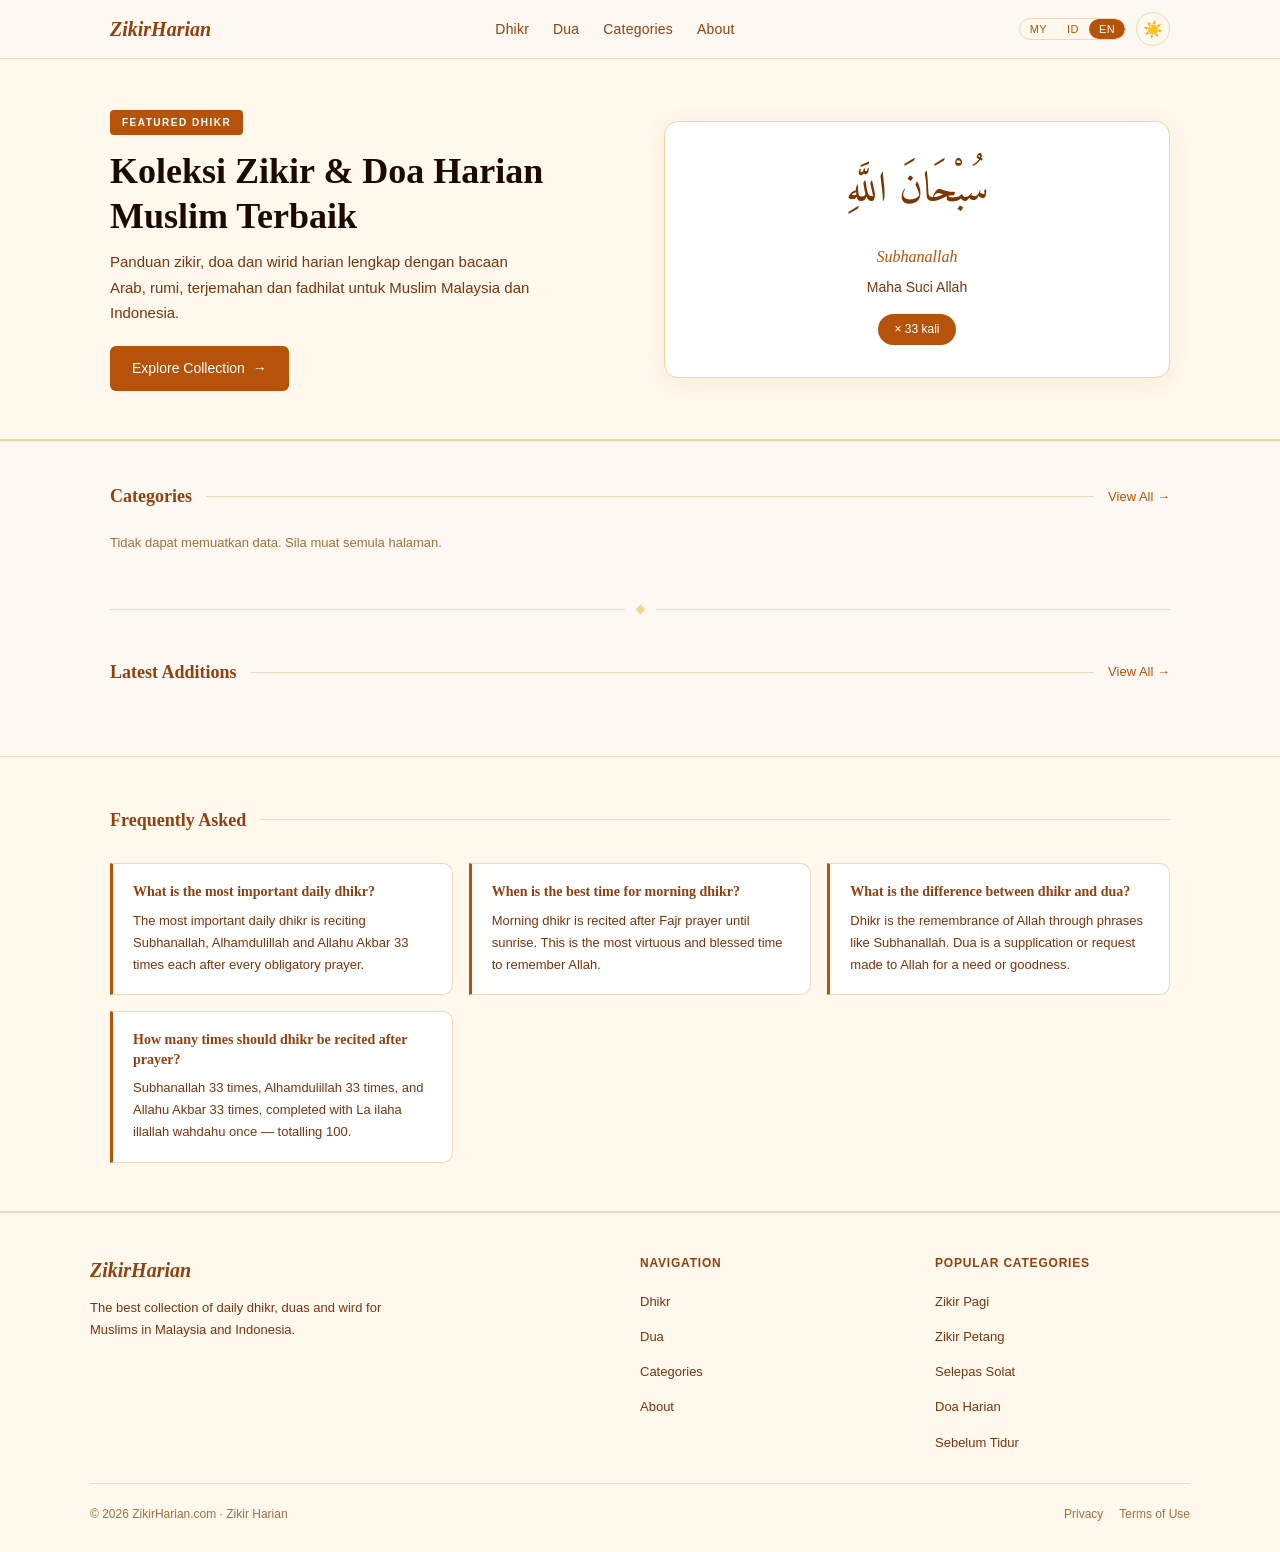
==== index.html @ 6553f917 "Add files via upload" ====
<!DOCTYPE html>
<html lang="ms" dir="ltr">
<head>
  <meta charset="UTF-8" />
  <meta name="viewport" content="width=device-width, initial-scale=1.0" />
  <meta http-equiv="X-UA-Compatible" content="IE=edge" />

  <!-- ═══ PRIMARY SEO ═══ -->
  <title>ZikirHarian.com — Koleksi Zikir &amp; Doa Harian Muslim Terbaik</title>
  <meta name="description" content="ZikirHarian menyediakan koleksi zikir, doa dan wirid harian lengkap dengan rumi, terjemahan dan fadhilat. Panduan amalan harian terbaik untuk Muslim Malaysia dan Indonesia." />
  <meta name="keywords" content="zikir harian, doa harian, zikir selepas solat, zikir pagi, zikir petang, doa islam, wirid harian, zikir malaysia" />
  <meta name="author" content="Zikir Harian" />
  <meta name="robots" content="index, follow, max-snippet:-1, max-image-preview:large, max-video-preview:-1" />
  <link rel="canonical" href="https://zikirharian.com/" />

  <!-- ═══ HREFLANG ═══ -->
  <link rel="alternate" hreflang="ms" href="https://zikirharian.com/" />
  <link rel="alternate" hreflang="id" href="https://zikirharian.com/?lang=id" />
  <link rel="alternate" hreflang="en" href="https://zikirharian.com/?lang=en" />
  <link rel="alternate" hreflang="x-default" href="https://zikirharian.com/" />

  <!-- ═══ OPEN GRAPH ═══ -->
  <meta property="og:type" content="website" />
  <meta property="og:site_name" content="ZikirHarian" />
  <meta property="og:title" content="ZikirHarian.com — Koleksi Zikir &amp; Doa Harian Muslim Terbaik" />
  <meta property="og:description" content="Koleksi zikir, doa dan wirid harian lengkap dengan rumi, terjemahan dan fadhilat. Panduan amalan harian terbaik untuk Muslim Malaysia dan Indonesia." />
  <meta property="og:url" content="https://zikirharian.com/" />
  <meta property="og:image" content="https://zikirharian.com/assets/og-default.jpg" />
  <meta property="og:image:width" content="1200" />
  <meta property="og:image:height" content="630" />
  <meta property="og:image:alt" content="ZikirHarian — Koleksi Zikir &amp; Doa Harian Muslim" />
  <meta property="og:locale" content="ms_MY" />
  <meta property="og:locale:alternate" content="id_ID" />
  <meta property="og:locale:alternate" content="en_US" />

  <!-- ═══ TWITTER CARD ═══ -->
  <meta name="twitter:card" content="summary_large_image" />
  <meta name="twitter:title" content="ZikirHarian.com — Koleksi Zikir &amp; Doa Harian Muslim Terbaik" />
  <meta name="twitter:description" content="Koleksi zikir, doa dan wirid harian lengkap dengan rumi, terjemahan dan fadhilat." />
  <meta name="twitter:image" content="https://zikirharian.com/assets/og-default.jpg" />

  <!-- ═══ SCHEMA.ORG ═══ -->
  <script type="application/ld+json">
  {
    "@context": "https://schema.org",
    "@graph": [
      {
        "@type": "WebSite",
        "@id": "https://zikirharian.com/#website",
        "url": "https://zikirharian.com/",
        "name": "ZikirHarian",
        "description": "Koleksi Zikir & Doa Harian Muslim Terbaik",
        "publisher": { "@id": "https://zikirharian.com/#organization" },
        "inLanguage": ["ms", "id", "en"],
        "potentialAction": {
          "@type": "SearchAction",
          "target": { "@type": "EntryPoint", "urlTemplate": "https://zikirharian.com/cari/?q={search_term_string}" },
          "query-input": "required name=search_term_string"
        }
      },
      {
        "@type": "Organization",
        "@id": "https://zikirharian.com/#organization",
        "name": "Zikir Harian",
        "url": "https://zikirharian.com/",
        "logo": {
          "@type": "ImageObject",
          "url": "https://zikirharian.com/assets/logo.png"
        }
      },
      {
        "@type": "CollectionPage",
        "@id": "https://zikirharian.com/#webpage",
        "url": "https://zikirharian.com/",
        "name": "ZikirHarian.com — Koleksi Zikir & Doa Harian Muslim Terbaik",
        "isPartOf": { "@id": "https://zikirharian.com/#website" },
        "about": {
          "@type": "Thing",
          "name": "Zikir dan Doa Harian Islam"
        },
        "description": "Koleksi zikir, doa dan wirid harian lengkap untuk Muslim Malaysia dan Indonesia."
      }
    ]
  }
  </script>

  <!-- ═══ FAVICON ═══ -->
  <link rel="icon" type="image/png" href="/assets/favicon.png" />
  <link rel="apple-touch-icon" href="/assets/apple-touch-icon.png" />
  <meta name="theme-color" content="#92400e" media="(prefers-color-scheme: light)" />
  <meta name="theme-color" content="#1f1e1c" media="(prefers-color-scheme: dark)" />

  <!-- ═══ FONTS ═══ -->
  <link rel="preconnect" href="https://fonts.googleapis.com" />
  <link rel="preconnect" href="https://fonts.gstatic.com" crossorigin />
  <link href="https://fonts.googleapis.com/css2?family=Amiri:ital,wght@0,400;0,700;1,400&display=swap" rel="stylesheet" />

  <style>
    /* ═══════════════════════════════════════
       TOKENS — Light (default)
    ═══════════════════════════════════════ */
    :root {
      --bg:          #fdf8f1;
      --bg2:         #fff8ed;
      --bg3:         #ffffff;
      --border:      #e8d9c0;
      --border2:     #f3d49a;
      --tx1:         #1c0a00;
      --tx2:         #92400e;
      --tx3:         #b45309;
      --tx4:         #78350f;
      --txm:         #a07040;
      --acc:         #b45309;
      --acc2:        #92400e;
      --acc-bg:      #fff8ed;
      --badge-bg:    #b45309;
      --badge-tx:    #ffffff;
      --tag-bg:      #fff8ed;
      --tag-tx:      #92400e;
      --tag-border:  #e8d9c0;
      --nav-bg:      #fdf8f1;
      --shadow:      rgba(180,83,9,.08);
      --arabic-color:#7c3500;
      --transition:  .25s ease;
      --radius-sm:   6px;
      --radius-md:   10px;
      --radius-lg:   14px;
    }

    /* ═══════════════════════════════════════
       TOKENS — Dark Mode B (Neutral Warm)
    ═══════════════════════════════════════ */
    [data-theme="dark"] {
      --bg:          #1f1e1c;
      --bg2:         #181714;
      --bg3:         #181714;
      --border:      #35332f;
      --border2:     #40381e;
      --tx1:         #d6cfc4;
      --tx2:         #c09a52;
      --tx3:         #a07840;
      --tx4:         #8a8278;
      --txm:         #6a6258;
      --acc:         #c09a52;
      --acc2:        #d4a853;
      --acc-bg:      #222020;
      --badge-bg:    #c09a52;
      --badge-tx:    #181714;
      --tag-bg:      #222020;
      --tag-tx:      #c09a52;
      --tag-border:  #35332f;
      --nav-bg:      #1f1e1c;
      --shadow:      rgba(0,0,0,.3);
      --arabic-color:#d6cfc4;
    }

    /* ═══════════════════════════════════════
       RESET & BASE
    ═══════════════════════════════════════ */
    *, *::before, *::after { box-sizing: border-box; margin: 0; padding: 0; }
    html { scroll-behavior: smooth; }
    body {
      background: var(--bg);
      color: var(--tx1);
      font-family: -apple-system, BlinkMacSystemFont, 'Segoe UI', sans-serif;
      font-size: 16px;
      line-height: 1.7;
      transition: background var(--transition), color var(--transition);
      min-height: 100vh;
    }
    a { color: var(--acc); text-decoration: none; transition: color var(--transition); }
    a:hover { color: var(--acc2); }
    img { display: block; max-width: 100%; }
    button { cursor: pointer; font-family: inherit; border: none; background: none; }

    /* ═══════════════════════════════════════
       ORNAMENTAL DIVIDER
    ═══════════════════════════════════════ */
    .ornament {
      display: flex;
      align-items: center;
      gap: 12px;
      padding: 4px 0;
    }
    .ornament-line { flex: 1; height: 1px; background: var(--border); }
    .ornament-diamond {
      width: 7px; height: 7px;
      background: var(--border2);
      transform: rotate(45deg);
      flex-shrink: 0;
    }

    /* ═══════════════════════════════════════
       NAV
    ═══════════════════════════════════════ */
    .nav {
      position: sticky;
      top: 0;
      z-index: 100;
      background: var(--nav-bg);
      border-bottom: 1px solid var(--border);
      transition: background var(--transition);
    }
    .nav-inner {
      max-width: 1100px;
      margin: 0 auto;
      padding: 0 20px;
      height: 58px;
      display: flex;
      align-items: center;
      justify-content: space-between;
      gap: 16px;
    }
    .nav-logo {
      font-family: Georgia, 'Times New Roman', serif;
      font-size: 20px;
      font-weight: 700;
      font-style: italic;
      color: var(--acc2);
      text-decoration: none;
      flex-shrink: 0;
    }
    .nav-links {
      display: flex;
      gap: 24px;
      list-style: none;
    }
    .nav-links a {
      font-size: 14px;
      font-weight: 500;
      color: var(--tx2);
      letter-spacing: .2px;
    }
    .nav-links a:hover { color: var(--acc); }
    .nav-right {
      display: flex;
      align-items: center;
      gap: 10px;
      flex-shrink: 0;
    }
    .lang-toggle {
      display: flex;
      border: 1px solid var(--border);
      border-radius: 20px;
      overflow: hidden;
      background: var(--bg2);
    }
    .lang-btn {
      font-size: 11px;
      font-weight: 500;
      padding: 4px 10px;
      color: var(--tx3);
      border-radius: 20px;
      transition: background var(--transition), color var(--transition);
      letter-spacing: .4px;
    }
    .lang-btn.active {
      background: var(--acc);
      color: #fff;
    }
    .theme-btn {
      width: 34px;
      height: 34px;
      border-radius: 50%;
      border: 1px solid var(--border);
      background: var(--bg2);
      display: flex;
      align-items: center;
      justify-content: center;
      font-size: 16px;
      color: var(--tx2);
      transition: background var(--transition), border-color var(--transition);
    }
    .theme-btn:hover { background: var(--border); }
    .hamburger {
      display: none;
      flex-direction: column;
      gap: 5px;
      padding: 4px;
    }
    .hamburger span {
      display: block;
      width: 20px;
      height: 2px;
      background: var(--tx2);
      border-radius: 2px;
      transition: background var(--transition);
    }

    /* ═══════════════════════════════════════
       HERO — Featured Zikir
    ═══════════════════════════════════════ */
    .hero {
      background: var(--bg2);
      border-bottom: 2px solid var(--border2);
    }
    .hero-inner {
      max-width: 1100px;
      margin: 0 auto;
      padding: 48px 20px;
      display: grid;
      grid-template-columns: 1fr 1fr;
      gap: 48px;
      align-items: center;
    }
    .hero-badge {
      display: inline-block;
      font-size: 10px;
      font-weight: 600;
      letter-spacing: 1.5px;
      text-transform: uppercase;
      color: var(--badge-tx);
      background: var(--badge-bg);
      padding: 4px 12px;
      border-radius: 4px;
      margin-bottom: 14px;
      font-family: -apple-system, BlinkMacSystemFont, 'Segoe UI', sans-serif;
    }
    .hero-title {
      font-family: Georgia, 'Times New Roman', serif;
      font-size: clamp(24px, 4vw, 36px);
      font-weight: 700;
      color: var(--tx1);
      line-height: 1.25;
      margin-bottom: 10px;
    }
    .hero-desc {
      font-size: 15px;
      color: var(--tx4);
      line-height: 1.7;
      margin-bottom: 20px;
      max-width: 420px;
    }
    .hero-cta {
      display: inline-flex;
      align-items: center;
      gap: 8px;
      background: var(--acc);
      color: #fff;
      font-size: 14px;
      font-weight: 500;
      padding: 11px 22px;
      border-radius: var(--radius-sm);
      transition: background var(--transition), transform .15s;
    }
    .hero-cta:hover { background: var(--acc2); color: #fff; transform: translateY(-1px); }
    .hero-arabic-card {
      background: var(--bg3);
      border: 1px solid var(--border2);
      border-radius: var(--radius-lg);
      padding: 32px 28px;
      text-align: center;
      box-shadow: 0 4px 24px var(--shadow);
    }
    .arabic-text {
      font-family: 'Amiri', 'Traditional Arabic', serif;
      font-size: clamp(28px, 5vw, 42px);
      color: var(--arabic-color);
      direction: rtl;
      line-height: 1.8;
      margin-bottom: 14px;
    }
    .rumi-text {
      font-family: Georgia, 'Times New Roman', serif;
      font-size: 16px;
      font-style: italic;
      color: var(--tx3);
      margin-bottom: 6px;
    }
    .trans-text {
      font-size: 14px;
      color: var(--tx4);
      margin-bottom: 14px;
    }
    .count-pill {
      display: inline-block;
      font-size: 12px;
      font-weight: 500;
      color: #fff;
      background: var(--acc3, var(--acc));
      padding: 5px 16px;
      border-radius: 20px;
      font-family: -apple-system, BlinkMacSystemFont, 'Segoe UI', sans-serif;
    }
    [data-theme="dark"] .count-pill { color: var(--bg2); }

    /* ═══════════════════════════════════════
       SECTION HEADER
    ═══════════════════════════════════════ */
    .section-wrap {
      max-width: 1100px;
      margin: 0 auto;
      padding: 0 20px;
    }
    .section-header {
      display: flex;
      align-items: center;
      gap: 14px;
      padding: 40px 0 20px;
    }
    .section-title {
      font-family: Georgia, 'Times New Roman', serif;
      font-size: 18px;
      font-weight: 700;
      color: var(--tx2);
      white-space: nowrap;
    }
    .section-line { flex: 1; height: 1px; background: var(--border); }
    .section-link {
      font-size: 13px;
      color: var(--tx3);
      white-space: nowrap;
      font-weight: 500;
    }
    .section-link:hover { color: var(--acc); }

    /* ═══════════════════════════════════════
       CATEGORY GRID
    ═══════════════════════════════════════ */
    .cat-grid {
      display: grid;
      grid-template-columns: repeat(auto-fill, minmax(200px, 1fr));
      gap: 14px;
      padding-bottom: 48px;
    }
    .cat-card {
      background: var(--bg3);
      border: 1px solid var(--border);
      border-radius: var(--radius-md);
      padding: 20px 18px;
      display: flex;
      align-items: center;
      gap: 14px;
      text-decoration: none;
      color: var(--tx1);
      transition: border-color var(--transition), transform .15s, box-shadow .15s;
    }
    .cat-card:hover {
      border-color: var(--border2);
      transform: translateY(-2px);
      box-shadow: 0 6px 20px var(--shadow);
      color: var(--tx1);
    }
    .cat-icon {
      width: 42px;
      height: 42px;
      border-radius: var(--radius-sm);
      background: var(--acc-bg);
      border: 1px solid var(--border2);
      display: flex;
      align-items: center;
      justify-content: center;
      font-size: 20px;
      flex-shrink: 0;
    }
    .cat-info { min-width: 0; }
    .cat-name {
      font-size: 14px;
      font-weight: 600;
      color: var(--tx1);
      margin-bottom: 2px;
      white-space: nowrap;
      overflow: hidden;
      text-overflow: ellipsis;
    }
    .cat-count { font-size: 12px; color: var(--txm); }

    /* ═══════════════════════════════════════
       FEATURED LIST — Recent entries
    ═══════════════════════════════════════ */
    .entry-list {
      display: flex;
      flex-direction: column;
      gap: 12px;
      padding-bottom: 48px;
    }
    .entry-card {
      background: var(--bg3);
      border: 1px solid var(--border);
      border-radius: var(--radius-md);
      padding: 18px 20px;
      display: flex;
      align-items: flex-start;
      gap: 16px;
      text-decoration: none;
      color: var(--tx1);
      transition: border-color var(--transition), transform .15s;
    }
    .entry-card:hover {
      border-color: var(--border2);
      transform: translateX(3px);
      color: var(--tx1);
    }
    .entry-arabic-preview {
      font-family: 'Amiri', serif;
      font-size: 22px;
      color: var(--tx2);
      direction: rtl;
      min-width: 48px;
      text-align: center;
      line-height: 1.6;
      flex-shrink: 0;
    }
    .entry-info { flex: 1; min-width: 0; }
    .entry-type-badge {
      display: inline-block;
      font-size: 10px;
      font-weight: 600;
      letter-spacing: .8px;
      text-transform: uppercase;
      padding: 2px 8px;
      border-radius: 3px;
      margin-bottom: 5px;
      font-family: -apple-system, BlinkMacSystemFont, 'Segoe UI', sans-serif;
    }
    .badge-zikir { background: var(--tag-bg); color: var(--tx2); border: 1px solid var(--tag-border); }
    .badge-doa   { background: #f0fdf4; color: #166534; border: 1px solid #dcfce7; }
    [data-theme="dark"] .badge-doa { background: #132018; color: #4ade80; border-color: #1e4028; }
    .entry-name {
      font-size: 15px;
      font-weight: 600;
      color: var(--tx1);
      margin-bottom: 3px;
      line-height: 1.3;
    }
    .entry-rumi {
      font-family: Georgia, 'Times New Roman', serif;
      font-size: 13px;
      font-style: italic;
      color: var(--tx3);
      margin-bottom: 3px;
    }
    .entry-cat {
      font-size: 11px;
      color: var(--txm);
    }
    .entry-arrow {
      color: var(--border2);
      font-size: 18px;
      align-self: center;
      flex-shrink: 0;
      transition: transform .15s, color var(--transition);
    }
    .entry-card:hover .entry-arrow { transform: translateX(3px); color: var(--acc); }

    /* ═══════════════════════════════════════
       ANSWER / FAQ BLOCK (for AI snippets)
    ═══════════════════════════════════════ */
    .faq-section {
      background: var(--bg2);
      border-top: 1px solid var(--border);
      border-bottom: 1px solid var(--border);
      padding: 48px 0;
    }
    .faq-grid {
      display: grid;
      grid-template-columns: repeat(auto-fill, minmax(300px, 1fr));
      gap: 16px;
      padding-top: 8px;
    }
    .faq-item {
      background: var(--bg3);
      border: 1px solid var(--border);
      border-left: 3px solid var(--acc);
      border-radius: 0 var(--radius-md) var(--radius-md) 0;
      padding: 18px 20px;
    }
    .faq-q {
      font-family: Georgia, 'Times New Roman', serif;
      font-size: 14px;
      font-weight: 700;
      color: var(--tx2);
      margin-bottom: 8px;
      line-height: 1.4;
    }
    .faq-a {
      font-size: 13px;
      color: var(--tx4);
      line-height: 1.7;
    }

    /* ═══════════════════════════════════════
       FOOTER
    ═══════════════════════════════════════ */
    footer {
      background: var(--bg2);
      border-top: 1px solid var(--border);
      padding: 40px 20px 28px;
    }
    .footer-inner {
      max-width: 1100px;
      margin: 0 auto;
    }
    .footer-top {
      display: grid;
      grid-template-columns: 2fr 1fr 1fr;
      gap: 40px;
      padding-bottom: 28px;
      border-bottom: 1px solid var(--border);
      margin-bottom: 20px;
    }
    .footer-logo {
      font-family: Georgia, 'Times New Roman', serif;
      font-size: 20px;
      font-weight: 700;
      font-style: italic;
      color: var(--acc2);
      margin-bottom: 10px;
      display: block;
    }
    .footer-desc { font-size: 13px; color: var(--tx4); line-height: 1.7; max-width: 320px; }
    .footer-heading {
      font-size: 12px;
      font-weight: 600;
      letter-spacing: .8px;
      text-transform: uppercase;
      color: var(--tx2);
      margin-bottom: 14px;
      font-family: -apple-system, BlinkMacSystemFont, 'Segoe UI', sans-serif;
    }
    .footer-links { list-style: none; display: flex; flex-direction: column; gap: 8px; }
    .footer-links a { font-size: 13px; color: var(--tx4); }
    .footer-links a:hover { color: var(--acc); }
    .footer-bottom {
      display: flex;
      justify-content: space-between;
      align-items: center;
      flex-wrap: wrap;
      gap: 8px;
    }
    .footer-copy { font-size: 12px; color: var(--txm); }
    .footer-policy { display: flex; gap: 16px; }
    .footer-policy a { font-size: 12px; color: var(--txm); }
    .footer-policy a:hover { color: var(--acc); }

    /* ═══════════════════════════════════════
       LOADING STATE
    ═══════════════════════════════════════ */
    .skeleton {
      background: linear-gradient(90deg, var(--border) 25%, var(--border2) 50%, var(--border) 75%);
      background-size: 200% 100%;
      animation: shimmer 1.5s infinite;
      border-radius: var(--radius-sm);
    }
    @keyframes shimmer { 0% { background-position: 200% 0; } 100% { background-position: -200% 0; } }
    .loading-placeholder {
      height: 72px;
      margin-bottom: 12px;
      border-radius: var(--radius-md);
    }

    /* ═══════════════════════════════════════
       MOBILE NAV DRAWER
    ═══════════════════════════════════════ */
    .mobile-nav {
      display: none;
      position: fixed;
      inset: 0;
      z-index: 200;
    }
    .mobile-nav.open { display: flex; }
    .mobile-nav-overlay {
      position: absolute;
      inset: 0;
      background: rgba(0,0,0,.5);
    }
    .mobile-nav-drawer {
      position: relative;
      background: var(--bg);
      width: 260px;
      height: 100%;
      padding: 24px;
      display: flex;
      flex-direction: column;
      gap: 8px;
      z-index: 1;
      border-right: 1px solid var(--border);
    }
    .mobile-nav-drawer a {
      font-size: 16px;
      font-weight: 500;
      color: var(--tx1);
      padding: 10px 0;
      border-bottom: 1px solid var(--border);
      display: block;
    }
    .mobile-nav-drawer a:hover { color: var(--acc); }
    .mobile-nav-close {
      align-self: flex-end;
      font-size: 22px;
      color: var(--tx2);
      margin-bottom: 8px;
    }

    /* ═══════════════════════════════════════
       RESPONSIVE
    ═══════════════════════════════════════ */
    @media (max-width: 768px) {
      .nav-links { display: none; }
      .hamburger { display: flex; }
      .hero-inner {
        grid-template-columns: 1fr;
        gap: 28px;
        padding: 32px 20px;
      }
      .hero-title { font-size: 26px; }
      .hero-arabic-card { padding: 24px 18px; }
      .arabic-text { font-size: 30px; }
      .footer-top { grid-template-columns: 1fr; gap: 24px; }
      .footer-desc { max-width: 100%; }
    }
    @media (max-width: 480px) {
      .cat-grid { grid-template-columns: 1fr 1fr; }
      .faq-grid { grid-template-columns: 1fr; }
      .footer-bottom { flex-direction: column; align-items: flex-start; }
    }
  </style>
</head>

<body>
  <!-- ═══════════════════════════════════════
       NAVIGATION
  ═══════════════════════════════════════ -->
  <nav class="nav" role="navigation" aria-label="Navigasi utama">
    <div class="nav-inner">
      <a href="/" class="nav-logo" aria-label="ZikirHarian - Laman Utama">ZikirHarian</a>
      <ul class="nav-links" role="list">
        <li><a href="/zikir/" data-i18n="nav_zikir">Zikir</a></li>
        <li><a href="/doa/" data-i18n="nav_doa">Doa</a></li>
        <li><a href="/kategori/" data-i18n="nav_kategori">Kategori</a></li>
        <li><a href="/tentang/" data-i18n="nav_tentang">Tentang</a></li>
      </ul>
      <div class="nav-right">
        <div class="lang-toggle" role="group" aria-label="Pilih bahasa">
          <button class="lang-btn active" data-lang="my" aria-pressed="true">MY</button>
          <button class="lang-btn" data-lang="id" aria-pressed="false">ID</button>
          <button class="lang-btn" data-lang="en" aria-pressed="false">EN</button>
        </div>
        <button class="theme-btn" id="themeToggle" aria-label="Tukar tema gelap/cerah" title="Tukar tema">☀️</button>
        <button class="hamburger" id="menuBtn" aria-label="Buka menu" aria-expanded="false">
          <span></span><span></span><span></span>
        </button>
      </div>
    </div>
  </nav>

  <!-- Mobile Nav -->
  <div class="mobile-nav" id="mobileNav" role="dialog" aria-modal="true" aria-label="Menu navigasi">
    <div class="mobile-nav-overlay" id="navOverlay"></div>
    <div class="mobile-nav-drawer">
      <button class="mobile-nav-close" id="navClose" aria-label="Tutup menu">✕</button>
      <a href="/zikir/" data-i18n="nav_zikir">Zikir</a>
      <a href="/doa/" data-i18n="nav_doa">Doa</a>
      <a href="/kategori/" data-i18n="nav_kategori">Kategori</a>
      <a href="/tentang/" data-i18n="nav_tentang">Tentang</a>
    </div>
  </div>

  <!-- ═══════════════════════════════════════
       HERO — Featured Zikir
  ═══════════════════════════════════════ -->
  <section class="hero" aria-label="Zikir pilihan hari ini">
    <div class="hero-inner">
      <div class="hero-content">
        <span class="hero-badge" data-i18n="hero_badge">Zikir Pilihan</span>
        <h1 class="hero-title" id="heroTitle" data-i18n-fallback="Zikir &amp; Doa Harian Muslim">
          Koleksi Zikir &amp; Doa Harian Muslim Terbaik
        </h1>
        <p class="hero-desc" id="heroDesc" data-i18n-fallback="Panduan zikir, doa dan wirid harian lengkap dengan bacaan Arab, rumi, terjemahan dan fadhilat.">
          Panduan zikir, doa dan wirid harian lengkap dengan bacaan Arab, rumi, terjemahan dan fadhilat untuk Muslim Malaysia dan Indonesia.
        </p>
        <a href="/zikir/" class="hero-cta" id="heroCta">
          <span data-i18n="hero_cta">Terokai Koleksi</span>
          <span aria-hidden="true">→</span>
        </a>
      </div>
      <div>
        <article class="hero-arabic-card" id="featuredCard" aria-label="Zikir pilihan">
          <div class="arabic-text" id="featuredArabic">سُبْحَانَ اللَّهِ</div>
          <div class="rumi-text" id="featuredRumi">Subhanallah</div>
          <div class="trans-text" id="featuredTrans">Maha Suci Allah</div>
          <span class="count-pill" id="featuredCount">× 33 kali</span>
        </article>
      </div>
    </div>
  </section>

  <!-- ═══════════════════════════════════════
       CATEGORIES
  ═══════════════════════════════════════ -->
  <main id="main-content">
    <div class="section-wrap">
      <div class="section-header">
        <h2 class="section-title" data-i18n="section_kategori">Kategori Amalan</h2>
        <div class="section-line" aria-hidden="true"></div>
        <a href="/kategori/" class="section-link" data-i18n="lihat_semua">Lihat Semua</a>
      </div>

      <nav class="cat-grid" id="catGrid" aria-label="Kategori zikir dan doa">
        <!-- Injected by JS -->
        <div class="skeleton loading-placeholder" style="height:78px"></div>
        <div class="skeleton loading-placeholder" style="height:78px"></div>
        <div class="skeleton loading-placeholder" style="height:78px"></div>
        <div class="skeleton loading-placeholder" style="height:78px"></div>
      </nav>
    </div>

    <!-- ═══ ORNAMENT ═══ -->
    <div class="section-wrap">
      <div class="ornament" aria-hidden="true">
        <div class="ornament-line"></div>
        <div class="ornament-diamond"></div>
        <div class="ornament-line"></div>
      </div>
    </div>

    <!-- ═══ RECENT ENTRIES ═══ -->
    <div class="section-wrap">
      <div class="section-header">
        <h2 class="section-title" data-i18n="section_terkini">Amalan Terkini</h2>
        <div class="section-line" aria-hidden="true"></div>
        <a href="/zikir/" class="section-link" data-i18n="lihat_semua">Lihat Semua</a>
      </div>
      <div class="entry-list" id="entryList" aria-label="Senarai zikir dan doa terkini">
        <div class="skeleton loading-placeholder"></div>
        <div class="skeleton loading-placeholder"></div>
        <div class="skeleton loading-placeholder"></div>
      </div>
    </div>
  </main>

  <!-- ═══════════════════════════════════════
       FAQ / ANSWER BLOCKS (AI snippet bait)
  ═══════════════════════════════════════ -->
  <section class="faq-section" aria-labelledby="faq-heading">
    <div class="section-wrap">
      <div class="section-header" style="padding-top:0">
        <h2 class="section-title" id="faq-heading" data-i18n="section_faq">Soalan Lazim</h2>
        <div class="section-line" aria-hidden="true"></div>
      </div>
      <div class="faq-grid" itemscope itemtype="https://schema.org/FAQPage">
        <div class="faq-item" itemscope itemprop="mainEntity" itemtype="https://schema.org/Question">
          <div class="faq-q" itemprop="name" data-i18n="faq1_q">Apakah zikir harian yang paling utama?</div>
          <div class="faq-a" itemscope itemprop="acceptedAnswer" itemtype="https://schema.org/Answer">
            <span itemprop="text" data-i18n="faq1_a">Zikir harian yang paling utama ialah membaca Subhanallah, Alhamdulillah dan Allahu Akbar sebanyak 33 kali selepas setiap solat fardu. Zikir pagi dan petang juga sangat dianjurkan sebagai perlindungan dan pengisian rohani sepanjang hari.</span>
          </div>
        </div>
        <div class="faq-item" itemscope itemprop="mainEntity" itemtype="https://schema.org/Question">
          <div class="faq-q" itemprop="name" data-i18n="faq2_q">Bila masa terbaik untuk membaca zikir pagi?</div>
          <div class="faq-a" itemscope itemprop="acceptedAnswer" itemtype="https://schema.org/Answer">
            <span itemprop="text" data-i18n="faq2_a">Zikir pagi dibaca selepas solat Subuh hingga sebelum terbit matahari. Waktu ini adalah waktu yang paling afdal dan diberkati untuk mengingati Allah dan memohon perlindungan sepanjang hari.</span>
          </div>
        </div>
        <div class="faq-item" itemscope itemprop="mainEntity" itemtype="https://schema.org/Question">
          <div class="faq-q" itemprop="name" data-i18n="faq3_q">Apa beza zikir dan doa?</div>
          <div class="faq-a" itemscope itemprop="acceptedAnswer" itemtype="https://schema.org/Answer">
            <span itemprop="text" data-i18n="faq3_a">Zikir ialah ucapan yang mengandungi pujian dan pengingatan kepada Allah seperti Subhanallah, Alhamdulillah dan Allahu Akbar. Doa pula ialah permohonan atau permintaan kepada Allah untuk sesuatu hajat atau kebaikan.</span>
          </div>
        </div>
        <div class="faq-item" itemscope itemprop="mainEntity" itemtype="https://schema.org/Question">
          <div class="faq-q" itemprop="name" data-i18n="faq4_q">Berapa kali perlu membaca zikir selepas solat?</div>
          <div class="faq-a" itemscope itemprop="acceptedAnswer" itemtype="https://schema.org/Answer">
            <span itemprop="text" data-i18n="faq4_a">Zikir selepas solat yang dianjurkan ialah membaca Subhanallah 33 kali, Alhamdulillah 33 kali, dan Allahu Akbar 33 kali, kemudian disempurnakan dengan La ilaha illallah wahdahu la syarikalah sebanyak sekali. Jumlah keseluruhannya ialah 100 kali.</span>
          </div>
        </div>
      </div>
    </div>
  </section>

  <!-- ═══════════════════════════════════════
       FOOTER
  ═══════════════════════════════════════ -->
  <footer role="contentinfo">
    <div class="footer-inner">
      <div class="footer-top">
        <div>
          <a href="/" class="footer-logo">ZikirHarian</a>
          <p class="footer-desc" data-i18n="footer_desc">
            Koleksi zikir, doa dan wirid harian terbaik untuk Muslim Malaysia dan Indonesia. Lengkap dengan bacaan Arab, rumi, terjemahan dan fadhilat.
          </p>
        </div>
        <div>
          <div class="footer-heading" data-i18n="footer_nav">Navigasi</div>
          <ul class="footer-links" role="list">
            <li><a href="/zikir/" data-i18n="nav_zikir">Zikir</a></li>
            <li><a href="/doa/" data-i18n="nav_doa">Doa</a></li>
            <li><a href="/kategori/" data-i18n="nav_kategori">Kategori</a></li>
            <li><a href="/tentang/" data-i18n="nav_tentang">Tentang</a></li>
          </ul>
        </div>
        <div>
          <div class="footer-heading" data-i18n="footer_kategori">Kategori Popular</div>
          <ul class="footer-links" role="list">
            <li><a href="/kategori/pagi/">Zikir Pagi</a></li>
            <li><a href="/kategori/petang/">Zikir Petang</a></li>
            <li><a href="/kategori/selepas-solat/">Selepas Solat</a></li>
            <li><a href="/kategori/doa-harian/">Doa Harian</a></li>
            <li><a href="/kategori/tidur/">Sebelum Tidur</a></li>
          </ul>
        </div>
      </div>
      <div class="footer-bottom">
        <p class="footer-copy">© <span id="year"></span> ZikirHarian.com · Zikir Harian</p>
        <div class="footer-policy">
          <a href="/privasi/" data-i18n="footer_privasi">Privasi</a>
          <a href="/syarat/" data-i18n="footer_syarat">Syarat Guna</a>
        </div>
      </div>
    </div>
  </footer>

  <!-- ═══════════════════════════════════════
       JAVASCRIPT
  ═══════════════════════════════════════ -->
  <script>
  // ── Constants ──
  const JSON_URL = 'https://raw.githubusercontent.com/autobots-work/zikirharian-content/main/zikir.json';
  const CAT_META = {
    'pagi':          { icon: '🌅', label_my: 'Zikir Pagi',         label_id: 'Zikir Pagi',          label_en: 'Morning Dhikr' },
    'petang':        { icon: '🌇', label_my: 'Zikir Petang',        label_id: 'Zikir Petang',         label_en: 'Evening Dhikr' },
    'selepas-solat': { icon: '🤲', label_my: 'Selepas Solat',       label_id: 'Setelah Sholat',       label_en: 'After Prayer' },
    'tidur':         { icon: '😴', label_my: 'Sebelum Tidur',       label_id: 'Sebelum Tidur',        label_en: 'Before Sleep' },
    'situasi':       { icon: '🌿', label_my: 'Situasi Harian',      label_id: 'Situasi Sehari-hari',  label_en: 'Daily Situations' },
    'doa-harian':    { icon: '🙏', label_my: 'Doa Harian',          label_id: 'Doa Sehari-hari',      label_en: 'Daily Duas' },
    'asmaul-husna':  { icon: '✨', label_my: 'Asmaul Husna',        label_id: 'Asmaul Husna',         label_en: 'Asmaul Husna' },
    'peristiwa':     { icon: '🕌', label_my: 'Peristiwa Khas',      label_id: 'Peristiwa Khusus',     label_en: 'Special Events' },
  };

  // ── i18n strings ──
  const I18N = {
    my: {
      nav_zikir:'Zikir', nav_doa:'Doa', nav_kategori:'Kategori', nav_tentang:'Tentang',
      hero_badge:'Zikir Pilihan', hero_cta:'Terokai Koleksi',
      section_kategori:'Kategori Amalan', section_terkini:'Amalan Terkini',
      section_faq:'Soalan Lazim', lihat_semua:'Lihat Semua →',
      footer_desc:'Koleksi zikir, doa dan wirid harian terbaik untuk Muslim Malaysia dan Indonesia.',
      footer_nav:'Navigasi', footer_kategori:'Kategori Popular',
      footer_privasi:'Privasi', footer_syarat:'Syarat Guna',
      faq1_q:'Apakah zikir harian yang paling utama?',
      faq1_a:'Zikir harian yang paling utama ialah membaca Subhanallah, Alhamdulillah dan Allahu Akbar sebanyak 33 kali selepas setiap solat fardu.',
      faq2_q:'Bila masa terbaik untuk membaca zikir pagi?',
      faq2_a:'Zikir pagi dibaca selepas solat Subuh hingga sebelum terbit matahari. Waktu ini adalah waktu yang paling afdal dan diberkati.',
      faq3_q:'Apa beza zikir dan doa?',
      faq3_a:'Zikir ialah ucapan pujian kepada Allah seperti Subhanallah. Doa pula ialah permohonan kepada Allah untuk sesuatu hajat atau kebaikan.',
      faq4_q:'Berapa kali perlu membaca zikir selepas solat?',
      faq4_a:'Subhanallah 33 kali, Alhamdulillah 33 kali, dan Allahu Akbar 33 kali. Disempurnakan dengan La ilaha illallah wahdahu sekali.',
    },
    id: {
      nav_zikir:'Zikir', nav_doa:'Doa', nav_kategori:'Kategori', nav_tentang:'Tentang',
      hero_badge:'Zikir Pilihan', hero_cta:'Jelajahi Koleksi',
      section_kategori:'Kategori Amalan', section_terkini:'Amalan Terbaru',
      section_faq:'Pertanyaan Umum', lihat_semua:'Lihat Semua →',
      footer_desc:'Koleksi zikir, doa dan wirid harian terlengkap untuk Muslim Malaysia dan Indonesia.',
      footer_nav:'Navigasi', footer_kategori:'Kategori Populer',
      footer_privasi:'Privasi', footer_syarat:'Syarat Penggunaan',
      faq1_q:'Apa zikir harian yang paling utama?',
      faq1_a:'Zikir harian yang paling utama adalah membaca Subhanallah, Alhamdulillah dan Allahu Akbar sebanyak 33 kali setelah setiap sholat fardhu.',
      faq2_q:'Kapan waktu terbaik membaca zikir pagi?',
      faq2_a:'Zikir pagi dibaca setelah sholat Subuh hingga sebelum matahari terbit. Waktu ini adalah waktu yang paling afdhal dan penuh berkah.',
      faq3_q:'Apa perbedaan zikir dan doa?',
      faq3_a:'Zikir adalah ucapan pujian kepada Allah seperti Subhanallah. Doa adalah permohonan kepada Allah untuk suatu hajat atau kebaikan.',
      faq4_q:'Berapa kali membaca zikir setelah sholat?',
      faq4_a:'Subhanallah 33 kali, Alhamdulillah 33 kali, dan Allahu Akbar 33 kali. Disempurnakan dengan La ilaha illallah wahdahu sekali.',
    },
    en: {
      nav_zikir:'Dhikr', nav_doa:'Dua', nav_kategori:'Categories', nav_tentang:'About',
      hero_badge:'Featured Dhikr', hero_cta:'Explore Collection',
      section_kategori:'Categories', section_terkini:'Latest Additions',
      section_faq:'Frequently Asked', lihat_semua:'View All →',
      footer_desc:'The best collection of daily dhikr, duas and wird for Muslims in Malaysia and Indonesia.',
      footer_nav:'Navigation', footer_kategori:'Popular Categories',
      footer_privasi:'Privacy', footer_syarat:'Terms of Use',
      faq1_q:'What is the most important daily dhikr?',
      faq1_a:'The most important daily dhikr is reciting Subhanallah, Alhamdulillah and Allahu Akbar 33 times each after every obligatory prayer.',
      faq2_q:'When is the best time for morning dhikr?',
      faq2_a:'Morning dhikr is recited after Fajr prayer until sunrise. This is the most virtuous and blessed time to remember Allah.',
      faq3_q:'What is the difference between dhikr and dua?',
      faq3_a:'Dhikr is the remembrance of Allah through phrases like Subhanallah. Dua is a supplication or request made to Allah for a need or goodness.',
      faq4_q:'How many times should dhikr be recited after prayer?',
      faq4_a:'Subhanallah 33 times, Alhamdulillah 33 times, and Allahu Akbar 33 times, completed with La ilaha illallah wahdahu once — totalling 100.',
    }
  };

  // ── State ──
  let LANG = localStorage.getItem('zh_lang') || detectLang();
  let THEME = localStorage.getItem('zh_theme') || (window.matchMedia('(prefers-color-scheme: dark)').matches ? 'dark' : 'light');
  let DATA = [];

  function detectLang() {
    const nav = (navigator.language || 'ms').split('-')[0].toLowerCase();
    if (nav === 'id') return 'id';
    if (nav === 'en') return 'en';
    return 'my';
  }

  // ── Theme ──
  function applyTheme(t) {
    document.documentElement.setAttribute('data-theme', t);
    document.getElementById('themeToggle').textContent = t === 'dark' ? '🌙' : '☀️';
    document.querySelector('meta[name="theme-color"][media*="light"]')?.setAttribute('content', t === 'dark' ? '#1f1e1c' : '#92400e');
  }
  applyTheme(THEME);

  document.getElementById('themeToggle').addEventListener('click', () => {
    THEME = THEME === 'dark' ? 'light' : 'dark';
    localStorage.setItem('zh_theme', THEME);
    applyTheme(THEME);
  });

  // ── Language ──
  function applyLang(lang) {
    LANG = lang;
    localStorage.setItem('zh_lang', lang);
    document.documentElement.lang = lang === 'my' ? 'ms' : lang;
    document.querySelectorAll('[data-i18n]').forEach(el => {
      const key = el.getAttribute('data-i18n');
      if (I18N[lang]?.[key]) el.textContent = I18N[lang][key];
    });
    document.querySelectorAll('.lang-btn').forEach(btn => {
      const active = btn.getAttribute('data-lang') === lang;
      btn.classList.toggle('active', active);
      btn.setAttribute('aria-pressed', active);
    });
    if (DATA.length) renderAll();
  }

  document.querySelectorAll('.lang-btn').forEach(btn => {
    btn.addEventListener('click', () => applyLang(btn.getAttribute('data-lang')));
  });

  // ── Mobile Menu ──
  const mobileNav = document.getElementById('mobileNav');
  document.getElementById('menuBtn').addEventListener('click', () => {
    mobileNav.classList.add('open');
    document.getElementById('menuBtn').setAttribute('aria-expanded', 'true');
    document.body.style.overflow = 'hidden';
  });
  ['navClose','navOverlay'].forEach(id => {
    document.getElementById(id)?.addEventListener('click', () => {
      mobileNav.classList.remove('open');
      document.getElementById('menuBtn').setAttribute('aria-expanded', 'false');
      document.body.style.overflow = '';
    });
  });

  // ── Fetch Data ──
  async function fetchData() {
    try {
      const res = await fetch(JSON_URL);
      if (!res.ok) throw new Error('fetch failed');
      DATA = (await res.json()).filter(d => d.status === 'published');
      renderAll();
    } catch(e) {
      console.warn('ZikirHarian: could not load data', e);
      document.getElementById('catGrid').innerHTML = '<p style="color:var(--txm);font-size:13px;grid-column:1/-1">Tidak dapat memuatkan data. Sila muat semula halaman.</p>';
      document.getElementById('entryList').innerHTML = '';
    }
  }

  // ── Render ──
  function getName(item) {
    if (LANG === 'id' && item.name_id) return item.name_id;
    if (LANG === 'en' && item.name_en) return item.name_en;
    return item.name_my || item.name_id || item.name_en || '';
  }

  function renderAll() {
    renderFeatured();
    renderCategories();
    renderEntries();
  }

  function renderFeatured() {
    const featured = DATA.find(d => d.featured) || DATA[0];
    if (!featured) return;
    document.getElementById('featuredArabic').textContent = featured.arabic || '';
    document.getElementById('featuredRumi').textContent = featured.rumi || '';
    document.getElementById('featuredTrans').textContent =
      (LANG === 'id' ? featured.translation_id : LANG === 'en' ? featured.translation_en : featured.translation_my) || '';
    const type = LANG === 'en' ? 'times' : 'kali';
    document.getElementById('featuredCount').textContent = featured.bilangan ? `× ${featured.bilangan} ${type}` : '';
    document.getElementById('heroTitle').textContent = getName(featured);
    document.getElementById('heroDesc').textContent =
      (LANG === 'id' ? featured.fadhilat_id : LANG === 'en' ? featured.fadhilat_en : featured.fadhilat_my)?.slice(0, 140) + '…' || '';
    document.getElementById('heroCta').href = `/${featured.type}/${featured.slug}/`;
  }

  function renderCategories() {
    const counts = {};
    DATA.forEach(d => { counts[d.category] = (counts[d.category] || 0) + 1; });
    const catOrder = ['pagi','petang','selepas-solat','tidur','doa-harian','situasi','asmaul-husna','peristiwa'];
    const html = catOrder.map(cat => {
      const m = CAT_META[cat] || { icon:'🌿', label_my: cat };
      const label = LANG === 'id' ? m.label_id : LANG === 'en' ? m.label_en : m.label_my;
      const count = counts[cat] || 0;
      const countLabel = LANG === 'en' ? `${count} entries` : `${count} amalan`;
      return `<a href="/kategori/${cat}/" class="cat-card" aria-label="${label} — ${countLabel}">
        <div class="cat-icon" aria-hidden="true">${m.icon}</div>
        <div class="cat-info">
          <div class="cat-name">${label}</div>
          <div class="cat-count">${countLabel}</div>
        </div>
      </a>`;
    }).join('');
    document.getElementById('catGrid').innerHTML = html;
  }

  function renderEntries() {
    const recent = [...DATA]
      .sort((a,b) => new Date(b.publishedAt) - new Date(a.publishedAt))
      .slice(0, 8);
    const typeLabel = { my: { zikir:'Zikir', doa:'Doa' }, id: { zikir:'Zikir', doa:'Doa' }, en: { zikir:'Dhikr', doa:'Dua' } };
    const catLabel = cat => {
      const m = CAT_META[cat];
      return m ? (LANG === 'id' ? m.label_id : LANG === 'en' ? m.label_en : m.label_my) : cat;
    };
    const html = recent.map(item => {
      const name = getName(item);
      const tl = typeLabel[LANG] || typeLabel.my;
      const badgeClass = item.type === 'doa' ? 'badge-doa' : 'badge-zikir';
      const badge = tl[item.type] || item.type;
      return `<a href="/${item.type}/${item.slug}/" class="entry-card" aria-label="${name}">
        <div class="entry-arabic-preview" aria-hidden="true" lang="ar">${(item.arabic||'').slice(0,6)}</div>
        <div class="entry-info">
          <span class="entry-type-badge ${badgeClass}">${badge}</span>
          <div class="entry-name">${name}</div>
          <div class="entry-rumi">${item.rumi || ''}</div>
          <div class="entry-cat">${catLabel(item.category)}</div>
        </div>
        <div class="entry-arrow" aria-hidden="true">›</div>
      </a>`;
    }).join('');
    document.getElementById('entryList').innerHTML = html || '<p style="color:var(--txm);font-size:13px">Tiada entri ditemui.</p>';
  }

  // ── Init ──
  document.getElementById('year').textContent = new Date().getFullYear();
  applyLang(LANG);
  fetchData();
  </script>
</body>
</html>
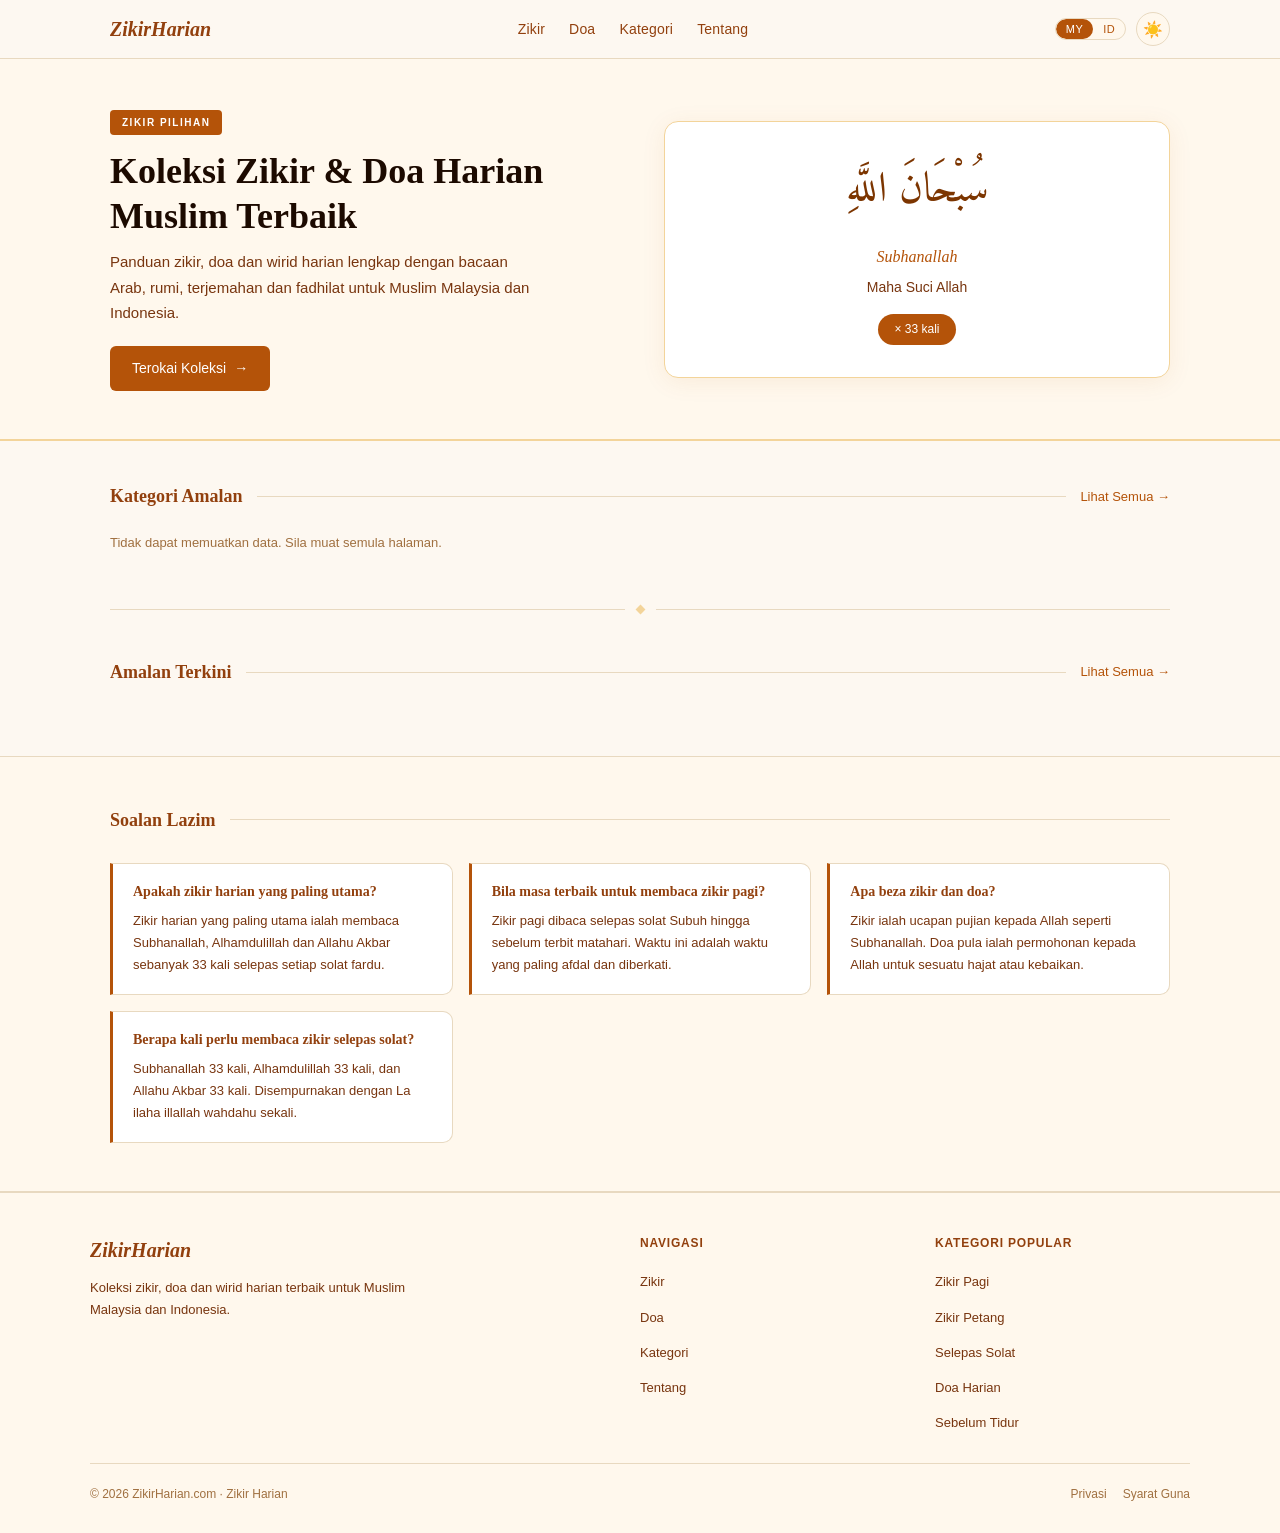
==== commit 6e2906c6: "Update index.html" ====
--- a/index.html
+++ b/index.html
@@ -16,7 +16,6 @@
   <!-- ═══ HREFLANG ═══ -->
   <link rel="alternate" hreflang="ms" href="https://zikirharian.com/" />
   <link rel="alternate" hreflang="id" href="https://zikirharian.com/?lang=id" />
-  <link rel="alternate" hreflang="en" href="https://zikirharian.com/?lang=en" />
   <link rel="alternate" hreflang="x-default" href="https://zikirharian.com/" />
 
   <!-- ═══ OPEN GRAPH ═══ -->
@@ -31,7 +30,6 @@
   <meta property="og:image:alt" content="ZikirHarian — Koleksi Zikir &amp; Doa Harian Muslim" />
   <meta property="og:locale" content="ms_MY" />
   <meta property="og:locale:alternate" content="id_ID" />
-  <meta property="og:locale:alternate" content="en_US" />
 
   <!-- ═══ TWITTER CARD ═══ -->
   <meta name="twitter:card" content="summary_large_image" />
@@ -51,7 +49,7 @@
         "name": "ZikirHarian",
         "description": "Koleksi Zikir & Doa Harian Muslim Terbaik",
         "publisher": { "@id": "https://zikirharian.com/#organization" },
-        "inLanguage": ["ms", "id", "en"],
+        "inLanguage": ["ms", "id"],
         "potentialAction": {
           "@type": "SearchAction",
           "target": { "@type": "EntryPoint", "urlTemplate": "https://zikirharian.com/cari/?q={search_term_string}" },
@@ -734,7 +732,7 @@
         <div class="lang-toggle" role="group" aria-label="Pilih bahasa">
           <button class="lang-btn active" data-lang="my" aria-pressed="true">MY</button>
           <button class="lang-btn" data-lang="id" aria-pressed="false">ID</button>
-          <button class="lang-btn" data-lang="en" aria-pressed="false">EN</button>
+          
         </div>
         <button class="theme-btn" id="themeToggle" aria-label="Tukar tema gelap/cerah" title="Tukar tema">☀️</button>
         <button class="hamburger" id="menuBtn" aria-label="Buka menu" aria-expanded="false">
@@ -989,7 +987,6 @@
   function detectLang() {
     const nav = (navigator.language || 'ms').split('-')[0].toLowerCase();
     if (nav === 'id') return 'id';
-    if (nav === 'en') return 'en';
     return 'my';
   }
 
@@ -1060,8 +1057,7 @@
   // ── Render ──
   function getName(item) {
     if (LANG === 'id' && item.name_id) return item.name_id;
-    if (LANG === 'en' && item.name_en) return item.name_en;
-    return item.name_my || item.name_id || item.name_en || '';
+    return item.name_my || item.name_id || '';
   }
 
   function renderAll() {
@@ -1076,12 +1072,12 @@
     document.getElementById('featuredArabic').textContent = featured.arabic || '';
     document.getElementById('featuredRumi').textContent = featured.rumi || '';
     document.getElementById('featuredTrans').textContent =
-      (LANG === 'id' ? featured.translation_id : LANG === 'en' ? featured.translation_en : featured.translation_my) || '';
-    const type = LANG === 'en' ? 'times' : 'kali';
+      (LANG === 'id' ? featured.translation_id : featured.translation_my) || '';
+    const type = 'kali';
     document.getElementById('featuredCount').textContent = featured.bilangan ? `× ${featured.bilangan} ${type}` : '';
     document.getElementById('heroTitle').textContent = getName(featured);
     document.getElementById('heroDesc').textContent =
-      (LANG === 'id' ? featured.fadhilat_id : LANG === 'en' ? featured.fadhilat_en : featured.fadhilat_my)?.slice(0, 140) + '…' || '';
+      (LANG === 'id' ? featured.fadhilat_id : featured.fadhilat_my)?.slice(0, 140) + '…' || '';
     document.getElementById('heroCta').href = `/${featured.type}/${featured.slug}/`;
   }
 
@@ -1091,9 +1087,9 @@
     const catOrder = ['pagi','petang','selepas-solat','tidur','doa-harian','situasi','asmaul-husna','peristiwa'];
     const html = catOrder.map(cat => {
       const m = CAT_META[cat] || { icon:'🌿', label_my: cat };
-      const label = LANG === 'id' ? m.label_id : LANG === 'en' ? m.label_en : m.label_my;
+      const label = LANG === 'id' ? m.label_id : m.label_my;
       const count = counts[cat] || 0;
-      const countLabel = LANG === 'en' ? `${count} entries` : `${count} amalan`;
+      const countLabel = `${count} amalan`;
       return `<a href="/kategori/${cat}/" class="cat-card" aria-label="${label} — ${countLabel}">
         <div class="cat-icon" aria-hidden="true">${m.icon}</div>
         <div class="cat-info">
@@ -1109,10 +1105,10 @@
     const recent = [...DATA]
       .sort((a,b) => new Date(b.publishedAt) - new Date(a.publishedAt))
       .slice(0, 8);
-    const typeLabel = { my: { zikir:'Zikir', doa:'Doa' }, id: { zikir:'Zikir', doa:'Doa' }, en: { zikir:'Dhikr', doa:'Dua' } };
+    const typeLabel = { my: { zikir:'Zikir', doa:'Doa' }, id: { zikir:'Zikir', doa:'Doa' } };
     const catLabel = cat => {
       const m = CAT_META[cat];
-      return m ? (LANG === 'id' ? m.label_id : LANG === 'en' ? m.label_en : m.label_my) : cat;
+      return m ? (LANG === 'id' ? m.label_id : m.label_my) : cat;
     };
     const html = recent.map(item => {
       const name = getName(item);
